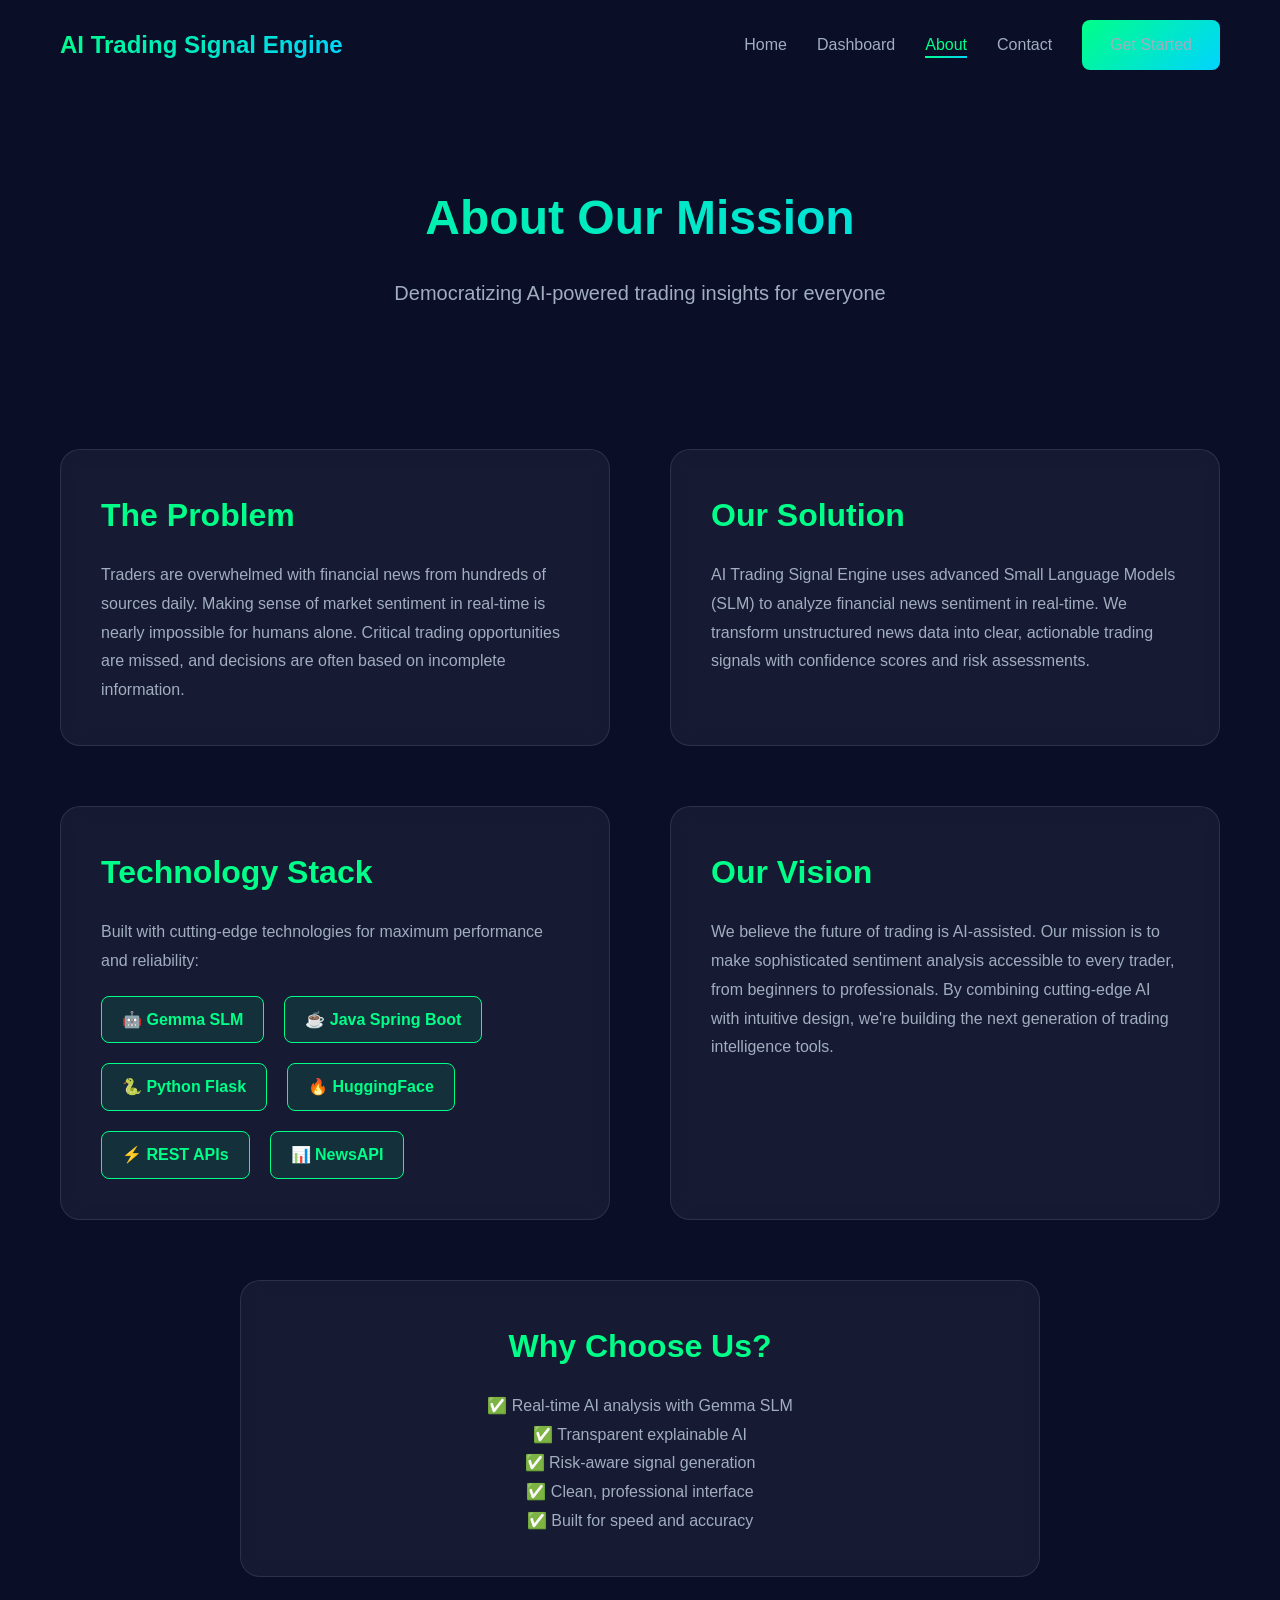
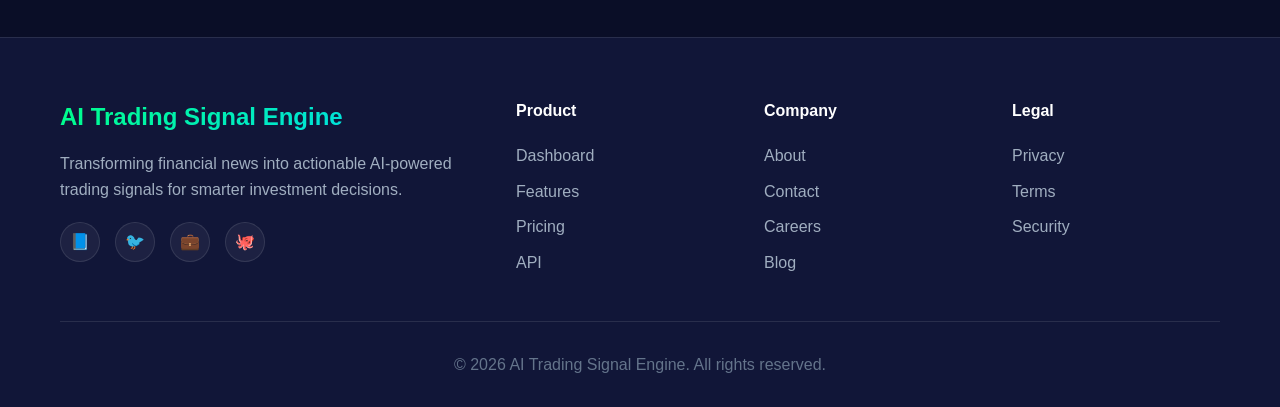
==== frontend/about.html @ 84b1e910 "feat: Complete AI Trading Signal Engine with Gemma SLM - Added multi-page SaaS website (Home, Dashbo" ====
<!DOCTYPE html>
<html lang="en">
<head>
    <meta charset="UTF-8">
    <meta name="viewport" content="width=device-width, initial-scale=1.0">
    <title>AI Trading Signal Engine - About</title>
    <link rel="stylesheet" href="style.css">
</head>
<body>
    <!-- Navbar -->
    <nav class="navbar" id="navbar">
        <div class="nav-container">
            <div class="logo">AI Trading Signal Engine</div>
            <ul class="nav-links">
                <li><a href="index.html">Home</a></li>
                <li><a href="dashboard.html">Dashboard</a></li>
                <li><a href="about.html" class="active">About</a></li>
                <li><a href="contact.html">Contact</a></li>
                <li><a href="dashboard.html" class="btn-primary">Get Started</a></li>
            </ul>
        </div>
    </nav>

    <!-- About -->
    <section class="about">
        <div class="container">
            <div class="about-hero">
                <h1>About Our Mission</h1>
                <p>Democratizing AI-powered trading insights for everyone</p>
            </div>

            <div class="about-content">
                <div class="about-grid">
                    <div class="about-card fade-in">
                        <h2>The Problem</h2>
                        <p>Traders are overwhelmed with financial news from hundreds of sources daily. Making sense of market sentiment in real-time is nearly impossible for humans alone. Critical trading opportunities are missed, and decisions are often based on incomplete information.</p>
                    </div>
                    <div class="about-card fade-in">
                        <h2>Our Solution</h2>
                        <p>AI Trading Signal Engine uses advanced Small Language Models (SLM) to analyze financial news sentiment in real-time. We transform unstructured news data into clear, actionable trading signals with confidence scores and risk assessments.</p>
                    </div>
                </div>

                <div class="about-grid">
                    <div class="about-card fade-in">
                        <h2>Technology Stack</h2>
                        <p>Built with cutting-edge technologies for maximum performance and reliability:</p>
                        <div class="tech-stack">
                            <span class="tech-badge">🤖 Gemma SLM</span>
                            <span class="tech-badge">☕ Java Spring Boot</span>
                            <span class="tech-badge">🐍 Python Flask</span>
                            <span class="tech-badge">🔥 HuggingFace</span>
                            <span class="tech-badge">⚡ REST APIs</span>
                            <span class="tech-badge">📊 NewsAPI</span>
                        </div>
                    </div>
                    <div class="about-card fade-in">
                        <h2>Our Vision</h2>
                        <p>We believe the future of trading is AI-assisted. Our mission is to make sophisticated sentiment analysis accessible to every trader, from beginners to professionals. By combining cutting-edge AI with intuitive design, we're building the next generation of trading intelligence tools.</p>
                    </div>
                </div>

                <div class="about-card fade-in" style="text-align: center; max-width: 800px; margin: 0 auto;">
                    <h2>Why Choose Us?</h2>
                    <p style="margin-top: 20px;">✅ Real-time AI analysis with Gemma SLM<br>
                    ✅ Transparent explainable AI<br>
                    ✅ Risk-aware signal generation<br>
                    ✅ Clean, professional interface<br>
                    ✅ Built for speed and accuracy</p>
                </div>
            </div>
        </div>
    </section>

    <!-- Footer -->
    <footer class="footer">
        <div class="container">
            <div class="footer-content">
                <div class="footer-brand">
                    <h3>AI Trading Signal Engine</h3>
                    <p>Transforming financial news into actionable AI-powered trading signals for smarter investment decisions.</p>
                    <div class="social-icons">
                        <a href="#" class="social-icon">📘</a>
                        <a href="#" class="social-icon">🐦</a>
                        <a href="#" class="social-icon">💼</a>
                        <a href="#" class="social-icon">🐙</a>
                    </div>
                </div>
                <div class="footer-links">
                    <h4>Product</h4>
                    <ul>
                        <li><a href="dashboard.html">Dashboard</a></li>
                        <li><a href="#">Features</a></li>
                        <li><a href="#">Pricing</a></li>
                        <li><a href="#">API</a></li>
                    </ul>
                </div>
                <div class="footer-links">
                    <h4>Company</h4>
                    <ul>
                        <li><a href="about.html">About</a></li>
                        <li><a href="contact.html">Contact</a></li>
                        <li><a href="#">Careers</a></li>
                        <li><a href="#">Blog</a></li>
                    </ul>
                </div>
                <div class="footer-links">
                    <h4>Legal</h4>
                    <ul>
                        <li><a href="#">Privacy</a></li>
                        <li><a href="#">Terms</a></li>
                        <li><a href="#">Security</a></li>
                    </ul>
                </div>
            </div>
            <div class="footer-bottom">
                <p>&copy; 2026 AI Trading Signal Engine. All rights reserved.</p>
            </div>
        </div>
    </footer>

    <script src="script.js"></script>
</body>
</html>
---- frontend/style.css ----
/* ============================================
   AI TRADING SIGNAL ENGINE - STYLES
   Modern Fintech SaaS Design
   ============================================ */

/* === CSS VARIABLES === */
:root {
    /* Colors */
    --primary-bg: #0a0e27;
    --secondary-bg: #111638;
    --card-bg: rgba(17, 22, 56, 0.7);
    --glass-bg: rgba(255, 255, 255, 0.05);
    --glass-border: rgba(255, 255, 255, 0.1);
    
    /* Accent Colors */
    --neon-green: #00ff88;
    --neon-cyan: #00d4ff;
    --neon-purple: #a855f7;
    --accent-gradient: linear-gradient(135deg, var(--neon-green), var(--neon-cyan));
    
    /* Text */
    --text-primary: #ffffff;
    --text-secondary: #a0aec0;
    --text-muted: #64748b;
    
    /* Spacing */
    --section-padding: 100px 0;
    --container-max: 1200px;
    
    /* Shadows */
    --glow-green: 0 0 20px rgba(0, 255, 136, 0.3);
    --glow-cyan: 0 0 20px rgba(0, 212, 255, 0.3);
    --card-shadow: 0 8px 32px rgba(0, 0, 0, 0.3);
    
    /* Transitions */
    --transition: all 0.3s cubic-bezier(0.4, 0, 0.2, 1);
}

/* === RESET & BASE === */
* {
    margin: 0;
    padding: 0;
    box-sizing: border-box;
}

html {
    scroll-behavior: smooth;
}

body {
    font-family: 'Inter', -apple-system, BlinkMacSystemFont, 'Segoe UI', sans-serif;
    background: var(--primary-bg);
    color: var(--text-primary);
    line-height: 1.6;
    overflow-x: hidden;
}

.container {
    max-width: var(--container-max);
    margin: 0 auto;
    padding: 0 20px;
}

/* === NAVBAR === */
.navbar {
    position: fixed;
    top: 0;
    left: 0;
    right: 0;
    z-index: 1000;
    padding: 20px 0;
    transition: var(--transition);
}

.navbar.scrolled {
    background: rgba(10, 14, 39, 0.95);
    backdrop-filter: blur(10px);
    box-shadow: 0 4px 20px rgba(0, 0, 0, 0.3);
    padding: 15px 0;
}

.nav-container {
    display: flex;
    justify-content: space-between;
    align-items: center;
    max-width: var(--container-max);
    margin: 0 auto;
    padding: 0 20px;
}

.logo {
    font-size: 1.5rem;
    font-weight: 700;
    background: var(--accent-gradient);
    -webkit-background-clip: text;
    -webkit-text-fill-color: transparent;
    background-clip: text;
}

.nav-links {
    display: flex;
    gap: 30px;
    align-items: center;
    list-style: none;
}

.nav-links a {
    color: var(--text-secondary);
    text-decoration: none;
    font-weight: 500;
    transition: var(--transition);
    position: relative;
}

.nav-links a:hover,
.nav-links a.active {
    color: var(--neon-green);
}

.nav-links a::after {
    content: '';
    position: absolute;
    bottom: -5px;
    left: 0;
    width: 0;
    height: 2px;
    background: var(--accent-gradient);
    transition: width 0.3s ease;
}

.nav-links a:hover::after,
.nav-links a.active::after {
    width: 100%;
}

.btn-primary {
    padding: 12px 28px;
    background: var(--accent-gradient);
    color: var(--primary-bg);
    border: none;
    border-radius: 8px;
    font-weight: 600;
    cursor: pointer;
    transition: var(--transition);
    text-decoration: none;
    display: inline-block;
}

.btn-primary:hover {
    transform: translateY(-2px);
    box-shadow: var(--glow-green);
}

.btn-secondary {
    padding: 12px 28px;
    background: transparent;
    color: var(--neon-green);
    border: 2px solid var(--neon-green);
    border-radius: 8px;
    font-weight: 600;
    cursor: pointer;
    transition: var(--transition);
    text-decoration: none;
    display: inline-block;
}

.btn-secondary:hover {
    background: rgba(0, 255, 136, 0.1);
    transform: translateY(-2px);
    box-shadow: var(--glow-green);
}

/* === HERO SECTION === */
.hero {
    min-height: 100vh;
    display: flex;
    align-items: center;
    padding-top: 80px;
    position: relative;
    overflow: hidden;
}

.hero::before {
    content: '';
    position: absolute;
    top: -50%;
    right: -20%;
    width: 800px;
    height: 800px;
    background: radial-gradient(circle, rgba(0, 255, 136, 0.1), transparent);
    animation: pulse 4s ease-in-out infinite;
}

@keyframes pulse {
    0%, 100% { transform: scale(1); opacity: 0.5; }
    50% { transform: scale(1.1); opacity: 0.8; }
}

.hero-content {
    display: grid;
    grid-template-columns: 1fr 1fr;
    gap: 60px;
    align-items: center;
    position: relative;
    z-index: 1;
}

.hero-text h1 {
    font-size: 4rem;
    font-weight: 800;
    line-height: 1.1;
    margin-bottom: 20px;
    background: linear-gradient(135deg, #ffffff, var(--neon-green));
    -webkit-background-clip: text;
    -webkit-text-fill-color: transparent;
    background-clip: text;
    animation: slideInLeft 0.8s ease;
}

.hero-text p {
    font-size: 1.25rem;
    color: var(--text-secondary);
    margin-bottom: 40px;
    animation: slideInLeft 0.8s ease 0.2s backwards;
}

.hero-buttons {
    display: flex;
    gap: 20px;
    animation: slideInLeft 0.8s ease 0.4s backwards;
}

.hero-graph {
    background: var(--glass-bg);
    backdrop-filter: blur(10px);
    border: 1px solid var(--glass-border);
    border-radius: 20px;
    padding: 40px;
    box-shadow: var(--card-shadow);
    animation: slideInRight 0.8s ease 0.3s backwards;
}

.chart-placeholder {
    height: 300px;
    background: linear-gradient(180deg, rgba(0, 255, 136, 0.1), transparent);
    border-radius: 12px;
    position: relative;
    overflow: hidden;
}

.chart-line {
    position: absolute;
    bottom: 0;
    left: 0;
    right: 0;
    height: 100%;
    background: linear-gradient(180deg, 
        transparent 0%, 
        rgba(0, 255, 136, 0.1) 50%,
        rgba(0, 255, 136, 0.3) 100%);
    clip-path: polygon(
        0% 80%, 
        20% 60%, 
        40% 70%, 
        60% 40%, 
        80% 50%, 
        100% 20%, 
        100% 100%, 
        0% 100%
    );
    animation: chartGrow 2s ease-out;
}

@keyframes chartGrow {
    from { clip-path: polygon(0% 100%, 20% 100%, 40% 100%, 60% 100%, 80% 100%, 100% 100%, 100% 100%, 0% 100%); }
    to { clip-path: polygon(0% 80%, 20% 60%, 40% 70%, 60% 40%, 80% 50%, 100% 20%, 100% 100%, 0% 100%); }
}

@keyframes slideInLeft {
    from { opacity: 0; transform: translateX(-50px); }
    to { opacity: 1; transform: translateX(0); }
}

@keyframes slideInRight {
    from { opacity: 0; transform: translateX(50px); }
    to { opacity: 1; transform: translateX(0); }
}

/* === FEATURES SECTION === */
.features {
    padding: var(--section-padding);
    background: var(--secondary-bg);
}

.section-title {
    text-align: center;
    font-size: 2.5rem;
    font-weight: 700;
    margin-bottom: 60px;
    background: var(--accent-gradient);
    -webkit-background-clip: text;
    -webkit-text-fill-color: transparent;
    background-clip: text;
}

.features-grid {
    display: grid;
    grid-template-columns: repeat(auto-fit, minmax(280px, 1fr));
    gap: 30px;
}

.feature-card {
    background: var(--glass-bg);
    backdrop-filter: blur(10px);
    border: 1px solid var(--glass-border);
    border-radius: 16px;
    padding: 30px;
    transition: var(--transition);
    position: relative;
    overflow: hidden;
}

.feature-card::before {
    content: '';
    position: absolute;
    top: 0;
    left: -100%;
    width: 100%;
    height: 100%;
    background: linear-gradient(90deg, transparent, rgba(0, 255, 136, 0.1), transparent);
    transition: left 0.5s ease;
}

.feature-card:hover::before {
    left: 100%;
}

.feature-card:hover {
    transform: translateY(-10px);
    border-color: var(--neon-green);
    box-shadow: var(--glow-green);
}

.feature-icon {
    width: 60px;
    height: 60px;
    background: var(--accent-gradient);
    border-radius: 12px;
    display: flex;
    align-items: center;
    justify-content: center;
    font-size: 2rem;
    margin-bottom: 20px;
}

.feature-card h3 {
    font-size: 1.5rem;
    margin-bottom: 10px;
    color: var(--text-primary);
}

.feature-card p {
    color: var(--text-secondary);
}

/* === HOW IT WORKS === */
.how-it-works {
    padding: var(--section-padding);
}

.steps {
    display: grid;
    grid-template-columns: repeat(auto-fit, minmax(250px, 1fr));
    gap: 40px;
    position: relative;
}

.step {
    text-align: center;
    padding: 30px;
    position: relative;
}

.step-number {
    width: 80px;
    height: 80px;
    background: var(--accent-gradient);
    border-radius: 50%;
    display: flex;
    align-items: center;
    justify-content: center;
    font-size: 2rem;
    font-weight: 700;
    margin: 0 auto 20px;
    color: var(--primary-bg);
    box-shadow: var(--glow-green);
}

.step h3 {
    font-size: 1.5rem;
    margin-bottom: 10px;
    color: var(--text-primary);
}

.step p {
    color: var(--text-secondary);
}

/* === CTA SECTION === */
.cta {
    padding: var(--section-padding);
    background: linear-gradient(135deg, rgba(0, 255, 136, 0.1), rgba(0, 212, 255, 0.1));
    text-align: center;
}

.cta h2 {
    font-size: 3rem;
    margin-bottom: 20px;
    background: var(--accent-gradient);
    -webkit-background-clip: text;
    -webkit-text-fill-color: transparent;
    background-clip: text;
}

.cta p {
    font-size: 1.25rem;
    color: var(--text-secondary);
    margin-bottom: 40px;
}

/* === DASHBOARD === */
.dashboard {
    padding-top: 100px;
    min-height: 100vh;
}

.dashboard-header {
    margin-bottom: 40px;
}

.dashboard-header h1 {
    font-size: 2.5rem;
    margin-bottom: 10px;
    background: var(--accent-gradient);
    -webkit-background-clip: text;
    -webkit-text-fill-color: transparent;
    background-clip: text;
}

.signal-card {
    background: var(--glass-bg);
    backdrop-filter: blur(10px);
    border: 1px solid var(--glass-border);
    border-radius: 20px;
    padding: 40px;
    margin-bottom: 30px;
    box-shadow: var(--card-shadow);
    transition: var(--transition);
}

.signal-card:hover {
    border-color: var(--neon-green);
    box-shadow: var(--glow-green);
}

.signal-header {
    display: flex;
    justify-content: space-between;
    align-items: center;
    margin-bottom: 30px;
}

.signal-badge {
    padding: 12px 30px;
    border-radius: 12px;
    font-weight: 700;
    font-size: 1.5rem;
}

.signal-badge.buy {
    background: rgba(0, 255, 136, 0.2);
    color: var(--neon-green);
    border: 2px solid var(--neon-green);
}

.signal-badge.sell {
    background: rgba(255, 71, 87, 0.2);
    color: #ff4757;
    border: 2px solid #ff4757;
}

.signal-badge.hold {
    background: rgba(255, 193, 7, 0.2);
    color: #ffc107;
    border: 2px solid #ffc107;
}

.signal-metrics {
    display: grid;
    grid-template-columns: repeat(auto-fit, minmax(200px, 1fr));
    gap: 20px;
    margin-bottom: 30px;
}

.metric {
    background: rgba(0, 0, 0, 0.3);
    padding: 20px;
    border-radius: 12px;
    border-left: 3px solid var(--neon-green);
}

.metric-label {
    font-size: 0.875rem;
    color: var(--text-muted);
    margin-bottom: 5px;
}

.metric-value {
    font-size: 1.5rem;
    font-weight: 700;
    color: var(--text-primary);
}

.explanation-box {
    background: rgba(0, 0, 0, 0.3);
    padding: 25px;
    border-radius: 12px;
    border-left: 4px solid var(--neon-cyan);
    margin-bottom: 30px;
}

.explanation-box h3 {
    margin-bottom: 10px;
    color: var(--neon-cyan);
}

.btn-refresh {
    padding: 15px 40px;
    background: var(--accent-gradient);
    color: var(--primary-bg);
    border: none;
    border-radius: 10px;
    font-weight: 700;
    font-size: 1rem;
    cursor: pointer;
    transition: var(--transition);
    display: inline-flex;
    align-items: center;
    gap: 10px;
}

.btn-refresh:hover {
    transform: translateY(-2px);
    box-shadow: var(--glow-green);
}

.btn-refresh.loading {
    opacity: 0.7;
    pointer-events: none;
}

.spinner {
    width: 20px;
    height: 20px;
    border: 3px solid rgba(255, 255, 255, 0.3);
    border-top-color: white;
    border-radius: 50%;
    animation: spin 0.6s linear infinite;
}

@keyframes spin {
    to { transform: rotate(360deg); }
}

/* === ABOUT PAGE === */
.about {
    padding-top: 100px;
    min-height: 100vh;
}

.about-hero {
    text-align: center;
    padding: 80px 0;
}

.about-hero h1 {
    font-size: 3rem;
    margin-bottom: 20px;
    background: var(--accent-gradient);
    -webkit-background-clip: text;
    -webkit-text-fill-color: transparent;
    background-clip: text;
}

.about-hero p {
    font-size: 1.25rem;
    color: var(--text-secondary);
    max-width: 700px;
    margin: 0 auto;
}

.about-content {
    padding: 60px 0;
}

.about-grid {
    display: grid;
    grid-template-columns: 1fr 1fr;
    gap: 60px;
    margin-bottom: 60px;
}

.about-card {
    background: var(--glass-bg);
    backdrop-filter: blur(10px);
    border: 1px solid var(--glass-border);
    border-radius: 20px;
    padding: 40px;
}

.about-card h2 {
    font-size: 2rem;
    margin-bottom: 20px;
    color: var(--neon-green);
}

.about-card p {
    color: var(--text-secondary);
    line-height: 1.8;
}

.tech-stack {
    display: flex;
    gap: 20px;
    flex-wrap: wrap;
    margin-top: 20px;
}

.tech-badge {
    padding: 10px 20px;
    background: rgba(0, 255, 136, 0.1);
    border: 1px solid var(--neon-green);
    border-radius: 8px;
    color: var(--neon-green);
    font-weight: 600;
}

/* === CONTACT PAGE === */
.contact {
    padding-top: 100px;
    min-height: 100vh;
}

.contact-hero {
    text-align: center;
    padding: 80px 0;
}

.contact-hero h1 {
    font-size: 3rem;
    margin-bottom: 20px;
    background: var(--accent-gradient);
    -webkit-background-clip: text;
    -webkit-text-fill-color: transparent;
    background-clip: text;
}

.contact-hero p {
    font-size: 1.25rem;
    color: var(--text-secondary);
    max-width: 600px;
    margin: 0 auto;
}

.contact-content {
    padding: 60px 0;
}

.contact-grid {
    display: grid;
    grid-template-columns: repeat(auto-fit, minmax(250px, 1fr));
    gap: 30px;
    margin-bottom: 60px;
}

.contact-card {
    background: var(--glass-bg);
    backdrop-filter: blur(10px);
    border: 1px solid var(--glass-border);
    border-radius: 16px;
    padding: 30px;
    text-align: center;
    transition: var(--transition);
}

.contact-card:hover {
    transform: translateY(-5px);
    border-color: var(--neon-cyan);
    box-shadow: var(--glow-cyan);
}

.contact-icon {
    width: 60px;
    height: 60px;
    background: var(--accent-gradient);
    border-radius: 50%;
    display: flex;
    align-items: center;
    justify-content: center;
    font-size: 1.5rem;
    margin: 0 auto 20px;
}

.contact-card h3 {
    margin-bottom: 10px;
    color: var(--text-primary);
}

.contact-card p {
    color: var(--text-secondary);
    margin-bottom: 20px;
}

.demo-notice {
    background: var(--glass-bg);
    backdrop-filter: blur(10px);
    border: 1px solid var(--glass-border);
    border-radius: 16px;
    padding: 40px;
    text-align: center;
    max-width: 600px;
    margin: 0 auto;
}

.demo-notice p {
    color: var(--text-secondary);
    font-size: 1.1rem;
    font-style: italic;
}

/* === FOOTER === */
.footer {
    background: var(--secondary-bg);
    padding: 60px 0 30px;
    border-top: 1px solid var(--glass-border);
}

.footer-content {
    display: grid;
    grid-template-columns: 2fr 1fr 1fr 1fr;
    gap: 40px;
    margin-bottom: 40px;
}

.footer-brand h3 {
    font-size: 1.5rem;
    margin-bottom: 15px;
    background: var(--accent-gradient);
    -webkit-background-clip: text;
    -webkit-text-fill-color: transparent;
    background-clip: text;
}

.footer-brand p {
    color: var(--text-secondary);
    margin-bottom: 20px;
}

.footer-links h4 {
    color: var(--text-primary);
    margin-bottom: 15px;
}

.footer-links ul {
    list-style: none;
}

.footer-links a {
    color: var(--text-secondary);
    text-decoration: none;
    display: block;
    padding: 5px 0;
    transition: var(--transition);
}

.footer-links a:hover {
    color: var(--neon-green);
    padding-left: 5px;
}

.social-icons {
    display: flex;
    gap: 15px;
    margin-top: 20px;
}

.social-icon {
    width: 40px;
    height: 40px;
    background: var(--glass-bg);
    border: 1px solid var(--glass-border);
    border-radius: 50%;
    display: flex;
    align-items: center;
    justify-content: center;
    color: var(--text-secondary);
    text-decoration: none;
    transition: var(--transition);
}

.social-icon:hover {
    background: var(--neon-green);
    color: var(--primary-bg);
    transform: translateY(-3px);
}

.footer-bottom {
    text-align: center;
    padding-top: 30px;
    border-top: 1px solid var(--glass-border);
    color: var(--text-muted);
}

/* === RESPONSIVE === */
@media (max-width: 768px) {
    .hero-content,
    .about-grid {
        grid-template-columns: 1fr;
    }
    
    .hero-text h1 {
        font-size: 2.5rem;
    }
    
    .footer-content {
        grid-template-columns: 1fr;
    }
    
    .nav-links {
        display: none;
    }
    
    .section-title {
        font-size: 2rem;
    }
}

/* === ANIMATIONS === */
.fade-in {
    opacity: 0;
    transform: translateY(30px);
    transition: opacity 0.6s ease, transform 0.6s ease;
}

.fade-in.visible {
    opacity: 1;
    transform: translateY(0);
}
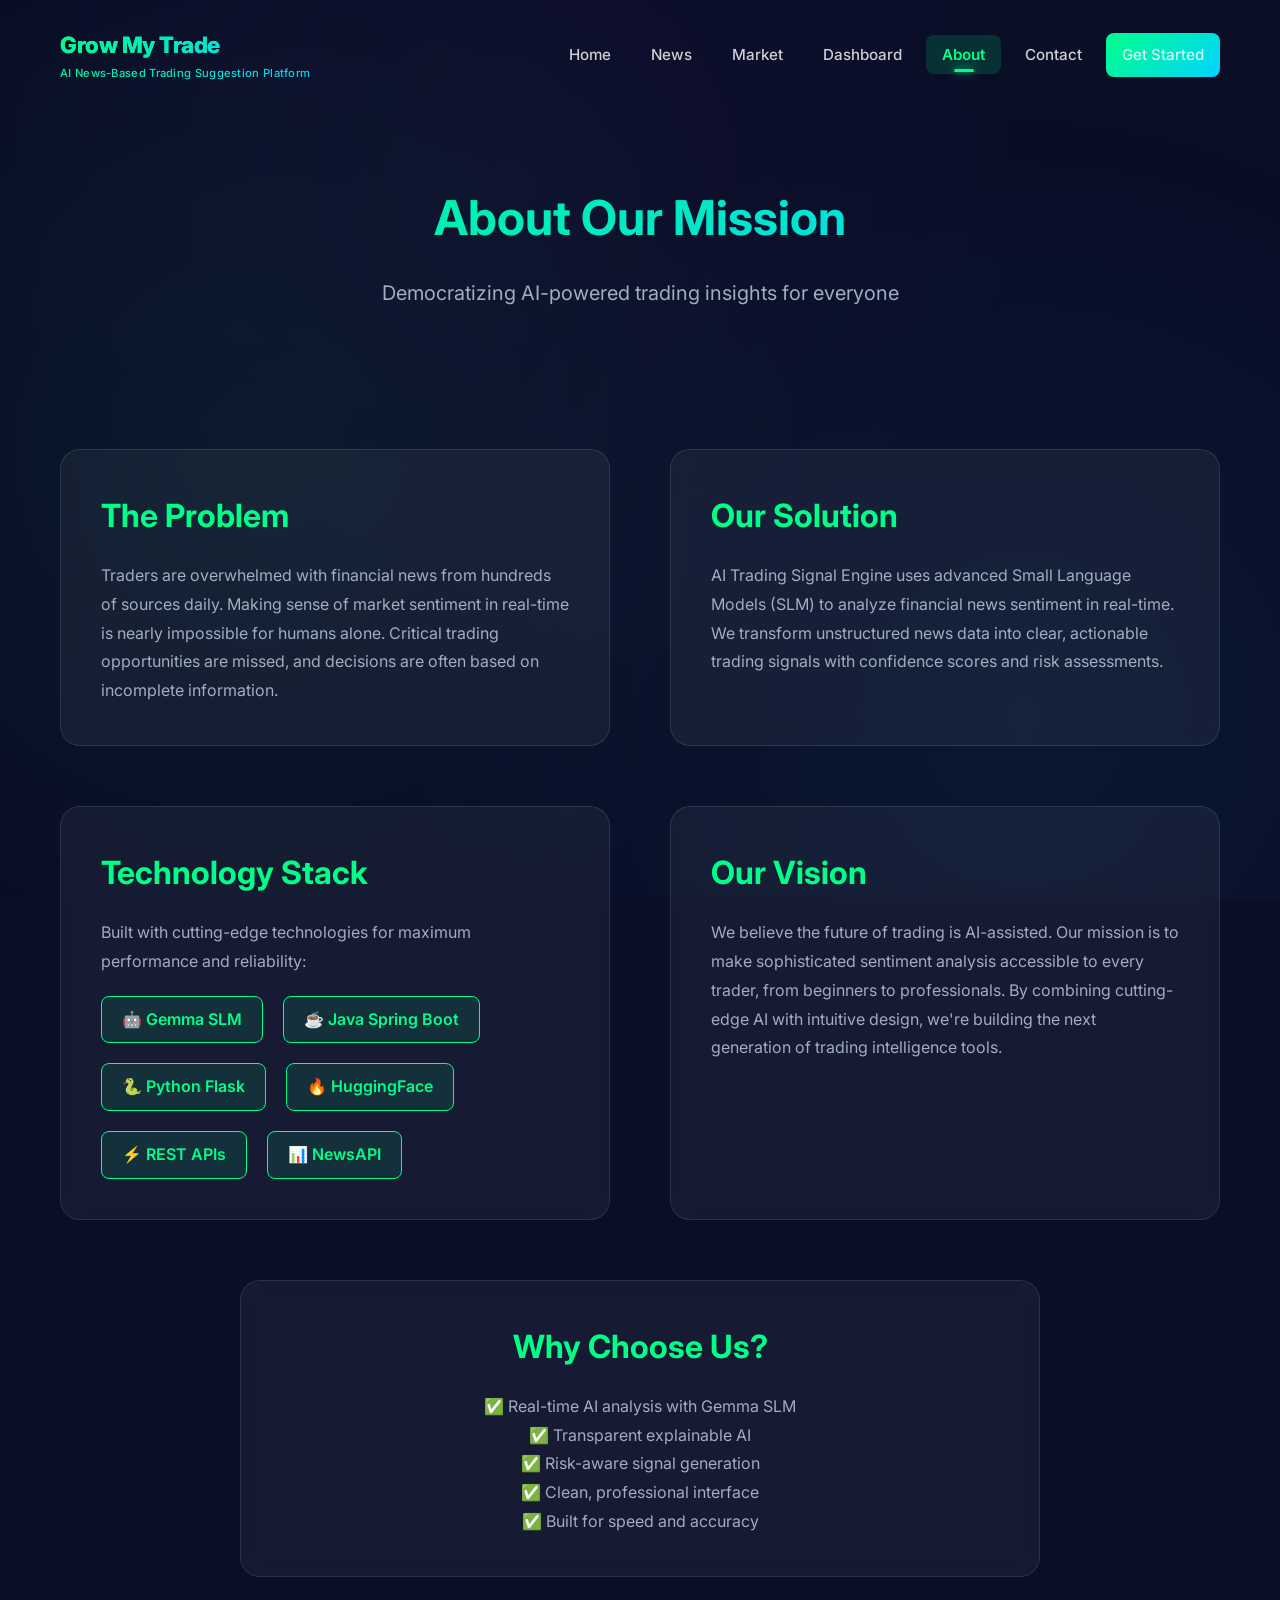
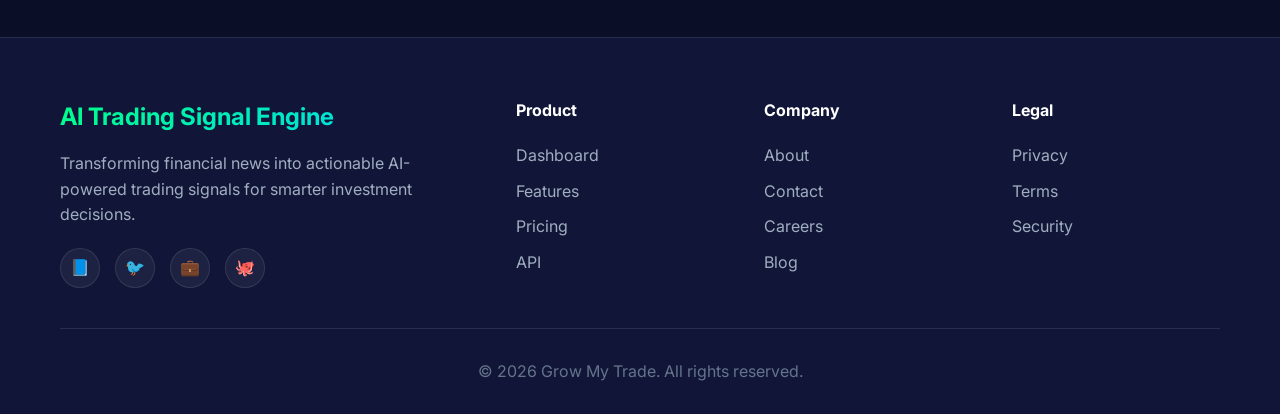
==== commit 938beeca: "feat: Premium UI upgrade with Grow My Trade branding and market page - Rebranded to 'Grow My Trade |" ====
--- a/frontend/about.html
+++ b/frontend/about.html
@@ -3,16 +3,22 @@
 <head>
     <meta charset="UTF-8">
     <meta name="viewport" content="width=device-width, initial-scale=1.0">
-    <title>AI Trading Signal Engine - About</title>
+    <title>Grow My Trade | AI News-Based Trading Suggestion Platform</title>
     <link rel="stylesheet" href="style.css">
+    <link rel="stylesheet" href="premium-ui.css">
 </head>
 <body>
     <!-- Navbar -->
     <nav class="navbar" id="navbar">
         <div class="nav-container">
-            <div class="logo">AI Trading Signal Engine</div>
+            <div class="logo">
+                <div class="logo-main">Grow My Trade</div>
+                <div class="logo-subtitle">AI News-Based Trading Suggestion Platform</div>
+            </div>
             <ul class="nav-links">
                 <li><a href="index.html">Home</a></li>
+                <li><a href="news.html">News</a></li>
+                <li><a href="market.html">Market</a></li>
                 <li><a href="dashboard.html">Dashboard</a></li>
                 <li><a href="about.html" class="active">About</a></li>
                 <li><a href="contact.html">Contact</a></li>
@@ -114,7 +120,7 @@
                 </div>
             </div>
             <div class="footer-bottom">
-                <p>&copy; 2026 AI Trading Signal Engine. All rights reserved.</p>
+                <p>&copy; 2026 Grow My Trade. All rights reserved.</p>
             </div>
         </div>
     </footer>
--- a/frontend/style.css
+++ b/frontend/style.css
@@ -572,6 +572,184 @@
     to { transform: rotate(360deg); }
 }
 
+.spinner-small {
+    width: 16px;
+    height: 16px;
+    border: 2px solid rgba(255, 255, 255, 0.3);
+    border-top-color: white;
+    border-radius: 50%;
+    animation: spin 0.6s linear infinite;
+    display: inline-block;
+}
+
+/* === NEWS PAGE === */
+.news-header {
+    padding: 120px 20px 60px;
+    text-align: center;
+    background: linear-gradient(180deg, rgba(0, 255, 136, 0.05) 0%, transparent 100%);
+}
+
+.news-header h1 {
+    font-size: 3rem;
+    margin-bottom: 15px;
+    background: var(--accent-gradient);
+    -webkit-background-clip: text;
+    -webkit-text-fill-color: transparent;
+    background-clip: text;
+}
+
+.news-header p {
+    font-size: 1.125rem;
+    color: var(--text-secondary);
+    margin-bottom: 30px;
+}
+
+.news-section {
+    padding: 40px 20px 80px;
+}
+
+.news-grid {
+    display: grid;
+    grid-template-columns: repeat(auto-fill, minmax(350px, 1fr));
+    gap: 25px;
+    max-width: 1400px;
+    margin: 0 auto;
+}
+
+.news-card {
+    background: var(--glass-bg);
+    backdrop-filter: blur(10px);
+    border: 1px solid var(--glass-border);
+    border-radius: 16px;
+    padding: 25px;
+    transition: var(--transition);
+    animation: fadeIn 0.5s ease;
+}
+
+.news-card:hover {
+    transform: translateY(-8px);
+    border-color: var(--neon-green);
+    box-shadow: 0 10px 40px rgba(0, 255, 136, 0.2);
+}
+
+.news-card-header {
+    display: flex;
+    justify-content: space-between;
+    align-items: center;
+    margin-bottom: 15px;
+    font-size: 0.875rem;
+}
+
+.news-source {
+    color: var(--neon-cyan);
+    font-weight: 600;
+}
+
+.news-time {
+    color: var(--text-muted);
+}
+
+.news-title {
+    font-size: 1.25rem;
+    color: var(--text-primary);
+    margin-bottom: 12px;
+    line-height: 1.5;
+}
+
+.news-description {
+    color: var(--text-secondary);
+    font-size: 0.9375rem;
+    line-height: 1.6;
+    margin-bottom: 20px;
+}
+
+.news-card-footer {
+    display: flex;
+    justify-content: flex-end;
+}
+
+.btn-analyze {
+    background: var(--accent-gradient);
+    color: var(--primary-bg);
+    padding: 12px 24px;
+    border: none;
+    border-radius: 8px;
+    font-weight: 600;
+    font-size: 0.9375rem;
+    cursor: pointer;
+    transition: var(--transition);
+    display: flex;
+    align-items: center;
+    gap: 8px;
+}
+
+.btn-analyze:hover {
+    transform: scale(1.05);
+    box-shadow: var(--glow-green);
+}
+
+.btn-analyze:disabled {
+    opacity: 0.6;
+    cursor: not-allowed;
+    transform: scale(1);
+}
+
+.loading-text,
+.error-text {
+    text-align: center;
+    padding: 60px 20px;
+    color: var(--text-secondary);
+    font-size: 1.125rem;
+    grid-column: 1 / -1;
+}
+
+.error-text {
+    color: #ff4757;
+}
+
+/* Selected News Banner */
+.selected-news-banner {
+    background: linear-gradient(135deg, rgba(0, 255, 136, 0.1), rgba(0, 212, 255, 0.1));
+    border: 2px solid var(--neon-green);
+    border-radius: 12px;
+    padding: 20px;
+    animation: slideDown 0.5s ease;
+}
+
+@keyframes slideDown {
+    from {
+        opacity: 0;
+        transform: translateY(-20px);
+    }
+    to {
+        opacity: 1;
+        transform: translateY(0);
+    }
+}
+
+.news-banner-content {
+    display: flex;
+    align-items: center;
+    gap: 15px;
+}
+
+.news-banner-icon {
+    font-size: 2rem;
+}
+
+.news-banner-label {
+    color: var(--neon-green);
+    font-size: 0.875rem;
+    font-weight: 600;
+    margin-bottom: 5px;
+}
+
+.news-banner-title {
+    color: var(--text-primary);
+    font-size: 1.125rem;
+    line-height: 1.5;
+}
+
 /* === ABOUT PAGE === */
 .about {
     padding-top: 100px;
--- a/frontend/premium-ui.css
+++ b/frontend/premium-ui.css
@@ -0,0 +1,1467 @@
+/* ============================================
+   PREMIUM FINTECH UI ENHANCEMENTS
+   ============================================ */
+
+/* Modern Font Import */
+@import url('https://fonts.googleapis.com/css2?family=Inter:wght@300;400;500;600;700;800&display=swap');
+
+/* Apply Modern Font */
+body {
+    font-family: 'Inter', -apple-system, BlinkMacSystemFont, 'Segoe UI', sans-serif;
+}
+
+/* Logo Styling */
+.logo {
+    display: flex;
+    flex-direction: column;
+    gap: 2px;
+}
+
+.logo-main {
+    font-size: 1.4rem;
+    font-weight: 800;
+    background: linear-gradient(135deg, #00ff88, #00d4ff);
+    -webkit-background-clip: text;
+    -webkit-text-fill-color: transparent;
+    background-clip: text;
+    letter-spacing: -0.5px;
+}
+
+.logo-subtitle {
+    font-size: 0.7rem;
+    color: rgba(255, 255, 255, 0.6);
+    font-weight: 500;
+    letter-spacing: 0.3px;
+}
+
+/* Highlight Classes */
+.highlight-ai {
+    color: #00ff88;
+    text-shadow: 0 0 20px rgba(0, 255, 136, 0.5);
+}
+
+.highlight-trading {
+    color: #00d4ff;
+    text-shadow: 0 0 20px rgba(0, 212, 255, 0.5);
+}
+
+/* Hero Subtitle */
+.hero-subtitle {
+    font-size: 1.1rem;
+    color: #00ff88;
+    font-weight: 600;
+    margin-bottom: 15px;
+    letter-spacing: 0.5px;
+    text-shadow: 0 0 15px rgba(0, 255, 136, 0.3);
+}
+
+/* Footer Tagline */
+.footer-tagline {
+    font-size: 0.85rem;
+    color: #00ff88;
+    font-weight: 600;
+    margin-bottom: 10px;
+    letter-spacing: 0.3px;
+}
+
+/* Footer Logo */
+.footer-logo-main {
+    font-size: 1.5rem;
+    font-weight: 800;
+    background: linear-gradient(135deg, #00ff88, #00d4ff);
+    -webkit-background-clip: text;
+    -webkit-text-fill-color: transparent;
+    background-clip: text;
+    margin-bottom: 5px;
+}
+
+.footer-logo-subtitle {
+    font-size: 0.8rem;
+    color: #00ff88;
+    font-weight: 600;
+    margin-bottom: 12px;
+    letter-spacing: 0.3px;
+}
+
+/* Powered By Label */
+.powered-by-label {
+    font-size: 0.9rem;
+    color: rgba(255, 255, 255, 0.7);
+    font-weight: 500;
+    letter-spacing: 0.3px;
+}
+
+/* ============================================
+   PREMIUM BUTTON STYLES
+   ============================================ */
+
+.btn-analyze {
+    background: linear-gradient(135deg, #00ff88, #00d4ff);
+    color: #0a0e27;
+    padding: 14px 28px;
+    border: none;
+    border-radius: 12px;
+    font-weight: 700;
+    font-size: 1rem;
+    cursor: pointer;
+    transition: all 0.3s cubic-bezier(0.4, 0, 0.2, 1);
+    display: inline-flex;
+    align-items: center;
+    gap: 10px;
+    position: relative;
+    overflow: hidden;
+    box-shadow: 0 4px 15px rgba(0, 255, 136, 0.3);
+}
+
+.btn-analyze::before {
+    content: '';
+    position: absolute;
+    top: 50%;
+    left: 50%;
+    width: 0;
+    height: 0;
+    border-radius: 50%;
+    background: rgba(255, 255, 255, 0.3);
+    transform: translate(-50%, -50%);
+    transition: width 0.6s, height 0.6s;
+}
+
+.btn-analyze:hover::before {
+    width: 300px;
+    height: 300px;
+}
+
+.btn-analyze:hover {
+    transform: scale(1.05) translateY(-2px);
+    box-shadow: 0 8px 30px rgba(0, 255, 136, 0.5);
+}
+
+.btn-analyze:active {
+    transform: scale(0.98);
+}
+
+.btn-analyze:disabled {
+    opacity: 0.7;
+    cursor: not-allowed;
+    transform: none;
+}
+
+/* Spinner for loading */
+.btn-analyze .spinner-small {
+    width: 18px;
+    height: 18px;
+    border: 3px solid rgba(10, 14, 39, 0.3);
+    border-top-color: #0a0e27;
+    border-radius: 50%;
+    animation: spin 0.8s linear infinite;
+}
+
+/* ============================================
+   NEWS CARD PREMIUM HOVER
+   ============================================ */
+
+.news-card {
+    background: rgba(255, 255, 255, 0.03);
+    border: 1px solid rgba(255, 255, 255, 0.1);
+    border-radius: 20px;
+    padding: 28px;
+    transition: all 0.3s cubic-bezier(0.4, 0, 0.2, 1);
+    backdrop-filter: blur(10px);
+    position: relative;
+    overflow: hidden;
+}
+
+.news-card::before {
+    content: '';
+    position: absolute;
+    top: 0;
+    left: -100%;
+    width: 100%;
+    height: 100%;
+    background: linear-gradient(90deg, transparent, rgba(0, 255, 136, 0.1), transparent);
+    transition: left 0.5s;
+}
+
+.news-card:hover::before {
+    left: 100%;
+}
+
+.news-card:hover {
+    transform: scale(1.03) translateY(-5px);
+    border-color: #00ff88;
+    box-shadow: 0 0 30px rgba(0, 255, 136, 0.3), 0 10px 40px rgba(0, 0, 0, 0.4);
+}
+
+/* ============================================
+   DASHBOARD CARD ANIMATIONS
+   ============================================ */
+
+.signal-card {
+    animation: slideUpFade 0.6s cubic-bezier(0.4, 0, 0.2, 1);
+}
+
+@keyframes slideUpFade {
+    from {
+        opacity: 0;
+        transform: translateY(30px);
+    }
+    to {
+        opacity: 1;
+        transform: translateY(0);
+    }
+}
+
+/* Signal Badge Pop-in Animation */
+.signal-badge {
+    animation: popIn 0.5s cubic-bezier(0.68, -0.55, 0.265, 1.55);
+}
+
+@keyframes popIn {
+    0% {
+        opacity: 0;
+        transform: scale(0.3);
+    }
+    50% {
+        transform: scale(1.1);
+    }
+    100% {
+        opacity: 1;
+        transform: scale(1);
+    }
+}
+
+/* ============================================
+   SIGNAL GLOW EFFECTS
+   ============================================ */
+
+.signal-badge.buy {
+    background: linear-gradient(135deg, #00ff88, #00cc6a);
+    color: #0a0e27;
+    animation: pulseGreen 2s ease-in-out infinite;
+}
+
+@keyframes pulseGreen {
+    0%, 100% {
+        box-shadow: 0 0 20px rgba(0, 255, 136, 0.4);
+    }
+    50% {
+        box-shadow: 0 0 40px rgba(0, 255, 136, 0.8), 0 0 60px rgba(0, 255, 136, 0.4);
+    }
+}
+
+.signal-badge.sell {
+    background: linear-gradient(135deg, #ff4757, #ff3838);
+    color: white;
+    animation: pulseRed 2s ease-in-out infinite;
+}
+
+@keyframes pulseRed {
+    0%, 100% {
+        box-shadow: 0 0 20px rgba(255, 71, 87, 0.4);
+    }
+    50% {
+        box-shadow: 0 0 40px rgba(255, 71, 87, 0.8), 0 0 60px rgba(255, 71, 87, 0.4);
+    }
+}
+
+.signal-badge.hold {
+    background: linear-gradient(135deg, #ffc107, #ff9800);
+    color: #0a0e27;
+    animation: pulseYellow 2s ease-in-out infinite;
+}
+
+@keyframes pulseYellow {
+    0%, 100% {
+        box-shadow: 0 0 20px rgba(255, 193, 7, 0.4);
+    }
+    50% {
+        box-shadow: 0 0 40px rgba(255, 193, 7, 0.8), 0 0 60px rgba(255, 193, 7, 0.4);
+    }
+}
+
+/* ============================================
+   AI ANALYSIS BOX - TYPING EFFECT
+   ============================================ */
+
+.explanation-box {
+    background: rgba(0, 255, 136, 0.05);
+    border: 1px solid rgba(0, 255, 136, 0.2);
+    border-radius: 12px;
+    padding: 20px;
+    margin: 20px 0;
+    position: relative;
+    overflow: hidden;
+}
+
+.explanation-box::before {
+    content: '';
+    position: absolute;
+    top: 0;
+    left: 0;
+    right: 0;
+    height: 2px;
+    background: linear-gradient(90deg, #00ff88, #00d4ff, #00ff88);
+    background-size: 200% 100%;
+    animation: shimmer 3s linear infinite;
+}
+
+@keyframes shimmer {
+    0% {
+        background-position: -200% 0;
+    }
+    100% {
+        background-position: 200% 0;
+    }
+}
+
+.explanation-box p {
+    color: #e0e0e0;
+    line-height: 1.8;
+    font-size: 0.95rem;
+}
+
+/* Typing cursor effect */
+.typing-cursor {
+    display: inline-block;
+    width: 2px;
+    height: 1em;
+    background: #00ff88;
+    margin-left: 2px;
+    animation: blink 1s infinite;
+}
+
+@keyframes blink {
+    0%, 50% {
+        opacity: 1;
+    }
+    51%, 100% {
+        opacity: 0;
+    }
+}
+
+/* ============================================
+   NAVBAR BLUR & ACTIVE STATE
+   ============================================ */
+
+.navbar {
+    transition: all 0.3s ease;
+}
+
+.navbar.scrolled {
+    background: rgba(10, 14, 39, 0.95) !important;
+    backdrop-filter: blur(20px);
+    box-shadow: 0 4px 30px rgba(0, 0, 0, 0.3);
+}
+
+.nav-links li a {
+    position: relative;
+    transition: all 0.3s ease;
+}
+
+.nav-links li a::after {
+    content: '';
+    position: absolute;
+    bottom: -5px;
+    left: 0;
+    width: 0;
+    height: 2px;
+    background: linear-gradient(90deg, #00ff88, #00d4ff);
+    transition: width 0.3s ease;
+}
+
+.nav-links li a:hover::after,
+.nav-links li a.active::after {
+    width: 100%;
+}
+
+.nav-links li a.active {
+    color: #00ff88;
+}
+
+/* ============================================
+   METRIC CARDS ANIMATION
+   ============================================ */
+
+.metric {
+    animation: fadeInScale 0.5s ease;
+    animation-fill-mode: both;
+}
+
+.metric:nth-child(1) { animation-delay: 0.1s; }
+.metric:nth-child(2) { animation-delay: 0.2s; }
+.metric:nth-child(3) { animation-delay: 0.3s; }
+.metric:nth-child(4) { animation-delay: 0.4s; }
+
+@keyframes fadeInScale {
+    from {
+        opacity: 0;
+        transform: scale(0.8);
+    }
+    to {
+        opacity: 1;
+        transform: scale(1);
+    }
+}
+
+/* ============================================
+   LOADING SKELETON
+   ============================================ */
+
+.skeleton {
+    background: linear-gradient(90deg, 
+        rgba(255, 255, 255, 0.05) 25%, 
+        rgba(255, 255, 255, 0.1) 50%, 
+        rgba(255, 255, 255, 0.05) 75%);
+    background-size: 200% 100%;
+    animation: skeleton-loading 1.5s infinite;
+    border-radius: 8px;
+}
+
+@keyframes skeleton-loading {
+    0% {
+        background-position: 200% 0;
+    }
+    100% {
+        background-position: -200% 0;
+    }
+}
+
+/* ============================================
+   BACKGROUND GRADIENT EFFECT
+   ============================================ */
+
+body::before {
+    content: '';
+    position: fixed;
+    top: 0;
+    left: 0;
+    width: 100%;
+    height: 100%;
+    background: 
+        radial-gradient(circle at 20% 50%, rgba(0, 255, 136, 0.05) 0%, transparent 50%),
+        radial-gradient(circle at 80% 80%, rgba(0, 212, 255, 0.05) 0%, transparent 50%),
+        radial-gradient(circle at 40% 20%, rgba(168, 85, 247, 0.03) 0%, transparent 50%);
+    pointer-events: none;
+    z-index: -1;
+}
+
+/* ============================================
+   RESPONSIVE DESIGN
+   ============================================ */
+
+@media (max-width: 768px) {
+    .news-grid {
+        grid-template-columns: 1fr;
+        gap: 20px;
+    }
+    
+    .news-card {
+        padding: 20px;
+    }
+    
+    .btn-analyze {
+        padding: 12px 20px;
+        font-size: 0.9rem;
+    }
+    
+    .signal-metrics {
+        grid-template-columns: 1fr 1fr;
+        gap: 15px;
+    }
+    
+    .page-header h1 {
+        font-size: 2rem;
+    }
+    
+    .nav-links {
+        gap: 15px;
+    }
+    
+    .nav-links li a {
+        font-size: 0.85rem;
+        padding: 6px 10px;
+    }
+}
+
+@media (max-width: 480px) {
+    .signal-metrics {
+        grid-template-columns: 1fr;
+    }
+    
+    .hero-buttons {
+        flex-direction: column;
+    }
+    
+    .btn-analyze {
+        width: 100%;
+        justify-content: center;
+    }
+}
+
+/* ============================================
+   SMOOTH SCROLL
+   ============================================ */
+
+html {
+    scroll-behavior: smooth;
+}
+
+/* ============================================
+   CUSTOM SCROLLBAR
+   ============================================ */
+
+::-webkit-scrollbar {
+    width: 10px;
+}
+
+::-webkit-scrollbar-track {
+    background: #0a0e27;
+}
+
+::-webkit-scrollbar-thumb {
+    background: linear-gradient(180deg, #00ff88, #00d4ff);
+    border-radius: 5px;
+}
+
+::-webkit-scrollbar-thumb:hover {
+    background: linear-gradient(180deg, #00cc6a, #00b8e6);
+}
+
+/* ============================================
+   ANIMATED TRADING CHART
+   ============================================ */
+
+.chart-container {
+    position: relative;
+    width: 100%;
+    height: 400px;
+    background: rgba(0, 255, 136, 0.02);
+    border: 1px solid rgba(0, 255, 136, 0.2);
+    border-radius: 20px;
+    padding: 20px;
+    overflow: hidden;
+    animation: float 6s ease-in-out infinite;
+    box-shadow: 0 0 40px rgba(0, 255, 136, 0.1), inset 0 0 40px rgba(0, 255, 136, 0.05);
+}
+
+@keyframes float {
+    0%, 100% {
+        transform: translateY(0px);
+    }
+    50% {
+        transform: translateY(-10px);
+    }
+}
+
+.trading-chart {
+    width: 100%;
+    height: 100%;
+    overflow: visible;
+}
+
+/* Chart line - No draw animation, always visible */
+.chart-line-path {
+    transition: d 1s ease-in-out;
+}
+
+/* Area fill - Always visible */
+.chart-area {
+    transition: d 1s ease-in-out;
+}
+
+/* Grid lines - Always visible, no animation */
+.grid-lines line {
+    opacity: 1;
+}
+
+/* Moving dot - Always visible with continuous pulse */
+.chart-dot {
+    opacity: 1;
+    animation: moveDot 4s ease-in-out infinite;
+}
+
+@keyframes moveDot {
+    0%, 100% {
+        transform: translate(0, 0);
+    }
+    25% {
+        transform: translate(5px, -5px);
+    }
+    50% {
+        transform: translate(-3px, -8px);
+    }
+    75% {
+        transform: translate(4px, -4px);
+    }
+}
+
+/* Pulse ring animation - Continuous */
+.chart-dot-pulse {
+    opacity: 1;
+    animation: pulseRing 2s ease-out infinite;
+}
+
+@keyframes pulseRing {
+    0% {
+        transform: scale(1);
+        opacity: 0.8;
+    }
+    100% {
+        transform: scale(3);
+        opacity: 0;
+    }
+}
+
+/* Chart label - Always visible */
+.chart-label {
+    position: absolute;
+    top: 20px;
+    right: auto;
+    left: 50%;
+    transform: translateX(-50%);
+    background: rgba(10, 14, 39, 0.9);
+    backdrop-filter: blur(20px);
+    border: 1px solid rgba(0, 255, 136, 0.3);
+    border-radius: 16px;
+    padding: 20px 30px;
+    animation: none;
+    opacity: 1;
+    box-shadow: 0 8px 32px rgba(0, 0, 0, 0.4), 0 0 40px rgba(0, 255, 136, 0.1);
+    z-index: 10;
+    transition: all 0.5s ease;
+    min-width: 200px;
+    text-align: center;
+}
+
+.label-text {
+    display: block;
+    font-size: 2.25rem;
+    font-weight: 800;
+    color: #00ff88;
+    text-shadow: 0 0 20px rgba(0, 255, 136, 0.5);
+    margin-bottom: 5px;
+    transition: all 0.5s ease;
+    font-variant-numeric: tabular-nums;
+}
+
+.label-subtitle {
+    display: block;
+    font-size: 0.875rem;
+    color: #a0a0a0;
+    font-weight: 500;
+}
+
+/* Live price badge */
+.live-price-badge {
+    position: absolute;
+    bottom: 20px;
+    left: 20px;
+    background: rgba(0, 255, 136, 0.15);
+    backdrop-filter: blur(10px);
+    border: 1px solid rgba(0, 255, 136, 0.4);
+    border-radius: 20px;
+    padding: 8px 16px;
+    display: flex;
+    align-items: center;
+    gap: 8px;
+    animation: none;
+    opacity: 1;
+    z-index: 10;
+}
+
+.badge-dot {
+    width: 8px;
+    height: 8px;
+    background: #00ff88;
+    border-radius: 50%;
+    animation: livePulse 1.5s ease-in-out infinite;
+    box-shadow: 0 0 10px rgba(0, 255, 136, 0.8);
+}
+
+@keyframes livePulse {
+    0%, 100% {
+        opacity: 1;
+        transform: scale(1);
+    }
+    50% {
+        opacity: 0.5;
+        transform: scale(0.8);
+    }
+}
+
+.badge-text {
+    font-size: 0.75rem;
+    font-weight: 700;
+    color: #00ff88;
+    letter-spacing: 1px;
+    text-shadow: 0 0 10px rgba(0, 255, 136, 0.5);
+}
+
+/* Responsive chart */
+@media (max-width: 768px) {
+    .chart-container {
+        height: 300px;
+    }
+    
+    .chart-label {
+        top: 15px;
+        padding: 15px 20px;
+        min-width: 180px;
+    }
+    
+    .label-text {
+        font-size: 1.75rem;
+    }
+    
+    .live-price-badge {
+        bottom: 15px;
+        left: 15px;
+        padding: 6px 12px;
+    }
+    
+    .badge-text {
+        font-size: 0.7rem;
+    }
+}
+
+@media (max-width: 480px) {
+    .chart-container {
+        height: 250px;
+        padding: 15px;
+    }
+    
+    .chart-label {
+        top: 10px;
+        padding: 12px 15px;
+        min-width: 160px;
+    }
+    
+    .label-text {
+        font-size: 1.5rem;
+    }
+    
+    .label-subtitle {
+        font-size: 0.7rem;
+    }
+    
+    .live-price-badge {
+        bottom: 10px;
+        left: 10px;
+        padding: 5px 10px;
+    }
+    
+    .badge-dot {
+        width: 6px;
+        height: 6px;
+    }
+    
+    .badge-text {
+        font-size: 0.65rem;
+    }
+}
+
+/* ============================================
+   MARKET PAGE STYLES
+   ============================================ */
+
+/* Page Container - Consistent Layout */
+.page-container {
+    max-width: 1200px;
+    margin: 0 auto;
+    padding: 100px 20px 60px;
+}
+
+/* Navbar Improvements */
+.nav-container {
+    max-width: 1200px;
+    margin: 0 auto;
+    display: flex;
+    justify-content: space-between;
+    align-items: center;
+    height: 70px;
+    padding: 0 20px;
+}
+
+.nav-links {
+    display: flex;
+    list-style: none;
+    gap: 8px;
+    margin: 0;
+    padding: 0;
+}
+
+.nav-links li a {
+    color: rgba(255, 255, 255, 0.8);
+    text-decoration: none;
+    font-weight: 500;
+    font-size: 0.95rem;
+    padding: 10px 16px;
+    border-radius: 8px;
+    transition: all 0.3s ease;
+    position: relative;
+}
+
+.nav-links li a:hover {
+    color: #00ff88;
+    background: rgba(0, 255, 136, 0.1);
+}
+
+.nav-links li a.active {
+    color: #00ff88;
+    background: rgba(0, 255, 136, 0.15);
+    font-weight: 600;
+}
+
+.nav-links li a.active::after {
+    content: '';
+    position: absolute;
+    bottom: 2px;
+    left: 50%;
+    transform: translateX(-50%);
+    width: 20px;
+    height: 3px;
+    background: #00ff88;
+    border-radius: 2px;
+    box-shadow: 0 0 10px rgba(0, 255, 136, 0.8);
+}
+
+.btn-nav-primary {
+    background: linear-gradient(135deg, #00ff88, #00d4ff);
+    color: #0a0e27;
+    padding: 12px 24px;
+    border-radius: 10px;
+    font-weight: 700;
+    font-size: 0.95rem;
+    text-decoration: none;
+    transition: all 0.3s ease;
+    box-shadow: 0 4px 15px rgba(0, 255, 136, 0.3);
+}
+
+.btn-nav-primary:hover {
+    transform: translateY(-2px);
+    box-shadow: 0 8px 25px rgba(0, 255, 136, 0.5);
+}
+
+/* Search Section - Centered & Improved */
+.search-section {
+    max-width: 700px;
+    margin: 0 auto 50px;
+    text-align: center;
+}
+
+.search-box {
+    display: flex;
+    gap: 12px;
+    margin-bottom: 15px;
+    align-items: stretch;
+}
+
+.stock-input {
+    flex: 1;
+    padding: 18px 24px;
+    background: rgba(255, 255, 255, 0.05);
+    border: 2px solid rgba(255, 255, 255, 0.15);
+    border-radius: 14px;
+    color: #ffffff;
+    font-size: 1rem;
+    font-family: 'Inter', sans-serif;
+    transition: all 0.3s ease;
+}
+
+.stock-input:focus {
+    outline: none;
+    border-color: #00ff88;
+    box-shadow: 0 0 0 4px rgba(0, 255, 136, 0.15), 0 0 20px rgba(0, 255, 136, 0.3);
+    background: rgba(255, 255, 255, 0.08);
+}
+
+.stock-input::placeholder {
+    color: rgba(255, 255, 255, 0.35);
+}
+
+.btn-search {
+    padding: 18px 32px;
+    background: linear-gradient(135deg, #00ff88, #00d4ff);
+    color: #0a0e27;
+    border: none;
+    border-radius: 14px;
+    font-weight: 700;
+    font-size: 1rem;
+    cursor: pointer;
+    display: flex;
+    align-items: center;
+    gap: 10px;
+    transition: all 0.3s ease;
+    box-shadow: 0 4px 15px rgba(0, 255, 136, 0.3);
+    white-space: nowrap;
+}
+
+.btn-search:hover {
+    transform: translateY(-2px);
+    box-shadow: 0 8px 25px rgba(0, 255, 136, 0.5);
+}
+
+.search-hint {
+    color: rgba(255, 255, 255, 0.5);
+    font-size: 0.875rem;
+    text-align: center;
+    margin: 0;
+}
+
+/* Loading & Error States */
+.loading-state, .error-state {
+    text-align: center;
+    padding: 60px 20px;
+    background: rgba(255, 255, 255, 0.03);
+    border-radius: 20px;
+    border: 1px solid rgba(255, 255, 255, 0.1);
+    margin-bottom: 40px;
+}
+
+.spinner {
+    width: 50px;
+    height: 50px;
+    border: 4px solid rgba(0, 255, 136, 0.2);
+    border-top-color: #00ff88;
+    border-radius: 50%;
+    animation: spin 1s linear infinite;
+    margin: 0 auto 20px;
+}
+
+@keyframes spin {
+    to { transform: rotate(360deg); }
+}
+
+.error-icon {
+    font-size: 3rem;
+    margin-bottom: 15px;
+}
+
+.error-state h3 {
+    color: #ff4757;
+    margin-bottom: 10px;
+}
+
+.error-state p {
+    color: rgba(255, 255, 255, 0.6);
+}
+
+/* Stock Data Card - Premium Design */
+.stock-data-card {
+    background: linear-gradient(135deg, rgba(255, 255, 255, 0.05), rgba(255, 255, 255, 0.02));
+    border: 1px solid rgba(255, 255, 255, 0.15);
+    border-radius: 24px;
+    padding: 35px;
+    margin-bottom: 50px;
+    backdrop-filter: blur(20px);
+    animation: slideUpFade 0.6s ease;
+    box-shadow: 0 8px 32px rgba(0, 0, 0, 0.3);
+}
+
+.stock-header {
+    display: flex;
+    justify-content: space-between;
+    align-items: flex-start;
+    margin-bottom: 35px;
+    padding-bottom: 25px;
+    border-bottom: 1px solid rgba(255, 255, 255, 0.1);
+}
+
+.stock-info {
+    flex: 1;
+}
+
+.stock-symbol {
+    font-size: 2.75rem;
+    font-weight: 800;
+    color: #ffffff;
+    margin: 0 0 8px;
+    letter-spacing: -0.5px;
+}
+
+.stock-name {
+    font-size: 1.05rem;
+    color: rgba(255, 255, 255, 0.65);
+    margin: 0;
+    font-weight: 500;
+}
+
+.stock-price-info {
+    text-align: right;
+}
+
+.stock-price {
+    font-size: 2.75rem;
+    font-weight: 800;
+    color: #ffffff;
+    margin-bottom: 8px;
+    letter-spacing: -0.5px;
+}
+
+.stock-change {
+    display: flex;
+    align-items: center;
+    gap: 10px;
+    justify-content: flex-end;
+    font-size: 1.15rem;
+    font-weight: 600;
+}
+
+.change-percent {
+    font-weight: 700;
+    padding: 6px 14px;
+    border-radius: 20px;
+    backdrop-filter: blur(10px);
+}
+
+/* Market Chart - TradingView Style */
+.market-chart-container {
+    position: relative;
+    background: linear-gradient(135deg, rgba(0, 255, 136, 0.03), rgba(0, 212, 255, 0.02));
+    border: 1px solid rgba(0, 255, 136, 0.2);
+    border-radius: 20px;
+    padding: 25px;
+    margin-bottom: 30px;
+    height: 280px;
+    overflow: hidden;
+    animation: floatChart 6s ease-in-out infinite;
+    box-shadow: 
+        0 8px 32px rgba(0, 0, 0, 0.3),
+        inset 0 0 60px rgba(0, 255, 136, 0.05);
+    transition: all 0.5s ease;
+}
+
+@keyframes floatChart {
+    0%, 100% {
+        transform: translateY(0px);
+    }
+    50% {
+        transform: translateY(-5px);
+    }
+}
+
+.market-chart-container::before {
+    content: '';
+    position: absolute;
+    top: 0;
+    left: 0;
+    right: 0;
+    bottom: 0;
+    background: radial-gradient(circle at 50% 50%, rgba(0, 255, 136, 0.05) 0%, transparent 70%);
+    pointer-events: none;
+}
+
+.market-chart {
+    width: 100%;
+    height: 100%;
+    overflow: visible;
+}
+
+/* Chart Animations */
+.chart-line-animated {
+    stroke-dasharray: 1500;
+    stroke-dashoffset: 1500;
+    animation: drawLine 2.5s ease-out forwards;
+}
+
+@keyframes drawLine {
+    to {
+        stroke-dashoffset: 0;
+    }
+}
+
+.chart-area-animated {
+    opacity: 0;
+    animation: fadeInArea 1.5s ease-out 1s forwards;
+}
+
+@keyframes fadeInArea {
+    to {
+        opacity: 1;
+    }
+}
+
+.chart-dot-animated {
+    opacity: 0;
+    animation: showDot 0.5s ease-out 2s forwards, pulseDot 2s ease-in-out 2.5s infinite;
+}
+
+@keyframes showDot {
+    to {
+        opacity: 1;
+    }
+}
+
+@keyframes pulseDot {
+    0%, 100% {
+        transform: scale(1);
+        filter: drop-shadow(0 0 8px currentColor);
+    }
+    50% {
+        transform: scale(1.2);
+        filter: drop-shadow(0 0 15px currentColor);
+    }
+}
+
+/* Live Chart Label Badge */
+.chart-label-badge {
+    position: absolute;
+    top: 15px;
+    left: 20px;
+    background: rgba(10, 14, 39, 0.8);
+    backdrop-filter: blur(10px);
+    border: 1px solid rgba(0, 255, 136, 0.3);
+    border-radius: 20px;
+    padding: 8px 16px;
+    display: flex;
+    align-items: center;
+    gap: 8px;
+    z-index: 10;
+    animation: slideInLeft 0.8s ease-out 0.5s both;
+}
+
+@keyframes slideInLeft {
+    from {
+        opacity: 0;
+        transform: translateX(-20px);
+    }
+    to {
+        opacity: 1;
+        transform: translateX(0);
+    }
+}
+
+.live-dot {
+    width: 8px;
+    height: 8px;
+    background: #00ff88;
+    border-radius: 50%;
+    animation: livePulse 1.5s ease-in-out infinite;
+    box-shadow: 0 0 10px rgba(0, 255, 136, 0.8);
+}
+
+@keyframes livePulse {
+    0%, 100% {
+        opacity: 1;
+        transform: scale(1);
+    }
+    50% {
+        opacity: 0.5;
+        transform: scale(0.8);
+    }
+}
+
+.chart-label-badge .label-text {
+    font-size: 0.85rem;
+    font-weight: 600;
+    color: #00ff88;
+    letter-spacing: 0.5px;
+    text-shadow: 0 0 10px rgba(0, 255, 136, 0.5);
+}
+
+.market-chart {
+    width: 100%;
+    height: 100%;
+    overflow: visible;
+}
+
+/* Quick Stats */
+.quick-stats {
+    display: grid;
+    grid-template-columns: repeat(auto-fit, minmax(250px, 1fr));
+    gap: 20px;
+    margin-top: 40px;
+}
+
+/* Popular Stocks Section */
+.popular-stocks-section {
+    margin: 50px 0;
+}
+
+.section-title {
+    font-size: 2rem;
+    font-weight: 800;
+    color: #ffffff;
+    text-align: center;
+    margin: 0 0 10px;
+}
+
+.section-subtitle {
+    font-size: 1rem;
+    color: rgba(255, 255, 255, 0.6);
+    text-align: center;
+    margin: 0 0 30px;
+}
+
+.stocks-grid {
+    display: grid;
+    grid-template-columns: repeat(auto-fill, minmax(220px, 1fr));
+    gap: 20px;
+    margin-bottom: 40px;
+}
+
+.stock-card-item {
+    background: linear-gradient(135deg, rgba(255, 255, 255, 0.04), rgba(255, 255, 255, 0.02));
+    border: 1px solid rgba(255, 255, 255, 0.12);
+    border-radius: 18px;
+    padding: 24px;
+    cursor: pointer;
+    transition: all 0.3s cubic-bezier(0.4, 0, 0.2, 1);
+    position: relative;
+    overflow: hidden;
+    animation: slideUpFade 0.5s ease both;
+    display: flex;
+    flex-direction: column;
+    min-height: 180px;
+}
+
+.stock-card-item::before {
+    content: '';
+    position: absolute;
+    top: 0;
+    left: -100%;
+    width: 100%;
+    height: 100%;
+    background: linear-gradient(90deg, transparent, rgba(0, 255, 136, 0.08), transparent);
+    transition: left 0.5s;
+}
+
+.stock-card-item:hover::before {
+    left: 100%;
+}
+
+.stock-card-item:hover {
+    transform: translateY(-8px) scale(1.03);
+    border-color: rgba(0, 255, 136, 0.5);
+    box-shadow: 0 12px 40px rgba(0, 0, 0, 0.4), 0 0 30px rgba(0, 255, 136, 0.25);
+}
+
+.stock-card-header {
+    display: flex;
+    justify-content: space-between;
+    align-items: center;
+    margin-bottom: 14px;
+}
+
+.stock-card-symbol {
+    font-size: 1.6rem;
+    font-weight: 800;
+    color: #ffffff;
+    letter-spacing: 0.5px;
+}
+
+.stock-card-badge {
+    padding: 6px 12px;
+    border-radius: 20px;
+    font-size: 0.85rem;
+    font-weight: 700;
+    backdrop-filter: blur(10px);
+}
+
+.stock-card-badge.positive {
+    background: rgba(0, 255, 136, 0.2);
+    color: #00ff88;
+    border: 1px solid rgba(0, 255, 136, 0.3);
+    box-shadow: 0 0 10px rgba(0, 255, 136, 0.2);
+}
+
+.stock-card-badge.negative {
+    background: rgba(255, 71, 87, 0.2);
+    color: #ff4757;
+    border: 1px solid rgba(255, 71, 87, 0.3);
+    box-shadow: 0 0 10px rgba(255, 71, 87, 0.2);
+}
+
+.stock-card-name {
+    font-size: 0.9rem;
+    color: rgba(255, 255, 255, 0.6);
+    margin-bottom: 16px;
+    white-space: nowrap;
+    overflow: hidden;
+    text-overflow: ellipsis;
+    font-weight: 500;
+}
+
+.stock-card-price {
+    font-size: 1.85rem;
+    font-weight: 800;
+    color: #ffffff;
+    margin-bottom: 10px;
+    letter-spacing: -0.5px;
+}
+
+.stock-card-change {
+    font-size: 1.05rem;
+    font-weight: 600;
+    margin-bottom: 12px;
+}
+
+.stock-card-change.positive {
+    color: #00ff88;
+    text-shadow: 0 0 10px rgba(0, 255, 136, 0.4);
+}
+
+.stock-card-change.negative {
+    color: #ff4757;
+    text-shadow: 0 0 10px rgba(255, 71, 87, 0.4);
+}
+
+.stock-card-arrow {
+    position: absolute;
+    top: 20px;
+    right: 20px;
+    font-size: 2rem;
+    opacity: 0.2;
+    transition: all 0.3s ease;
+}
+
+.stock-card-item:hover .stock-card-arrow {
+    opacity: 0.5;
+    transform: scale(1.2);
+}
+
+.stock-card-arrow.positive {
+    color: #00ff88;
+}
+
+.stock-card-arrow.negative {
+    color: #ff4757;
+}
+
+.stat-card {
+    background: rgba(255, 255, 255, 0.03);
+    border: 1px solid rgba(255, 255, 255, 0.1);
+    border-radius: 15px;
+    padding: 25px;
+    text-align: center;
+    transition: all 0.3s ease;
+}
+
+.stat-card:hover {
+    transform: translateY(-5px);
+    border-color: rgba(0, 255, 136, 0.3);
+    box-shadow: 0 10px 30px rgba(0, 0, 0, 0.3);
+}
+
+.stat-icon {
+    font-size: 2.5rem;
+    margin-bottom: 15px;
+}
+
+.stat-card h4 {
+    color: #ffffff;
+    font-size: 1.125rem;
+    margin: 0 0 8px;
+}
+
+.stat-card p {
+    color: rgba(255, 255, 255, 0.6);
+    font-size: 0.875rem;
+    margin: 0;
+}
+
+/* Responsive Market Page */
+@media (max-width: 768px) {
+    .page-container {
+        padding: 90px 15px 40px;
+    }
+    
+    .nav-container {
+        padding: 0 15px;
+    }
+    
+    .nav-links {
+        gap: 4px;
+    }
+    
+    .nav-links li a {
+        padding: 8px 12px;
+        font-size: 0.85rem;
+    }
+    
+    .btn-nav-primary {
+        padding: 10px 18px;
+        font-size: 0.85rem;
+    }
+    
+    .search-box {
+        flex-direction: column;
+    }
+    
+    .stock-header {
+        flex-direction: column;
+        gap: 20px;
+    }
+    
+    .stock-price-info {
+        text-align: left;
+    }
+    
+    .stock-change {
+        justify-content: flex-start;
+    }
+    
+    .stock-symbol,
+    .stock-price {
+        font-size: 2.25rem;
+    }
+    
+    .stock-data-card {
+        padding: 25px;
+    }
+    
+    .market-chart-container {
+        height: 200px;
+    }
+    
+    .stocks-grid {
+        grid-template-columns: repeat(auto-fill, minmax(180px, 1fr));
+        gap: 15px;
+    }
+    
+    .section-title {
+        font-size: 1.75rem;
+    }
+}
+
+@media (max-width: 480px) {
+    .page-container {
+        padding: 80px 12px 30px;
+    }
+    
+    .nav-links li a {
+        padding: 6px 10px;
+        font-size: 0.8rem;
+    }
+    
+    .stock-symbol,
+    .stock-price {
+        font-size: 2rem;
+    }
+    
+    .stock-data-card {
+        padding: 20px;
+    }
+    
+    .market-chart-container {
+        height: 180px;
+        padding: 15px;
+    }
+    
+    .quick-stats {
+        grid-template-columns: 1fr;
+    }
+    
+    .stocks-grid {
+        grid-template-columns: 1fr;
+    }
+    
+    .section-title {
+        font-size: 1.5rem;
+    }
+    
+    .stock-card-item {
+        min-height: 160px;
+        padding: 20px;
+    }
+}
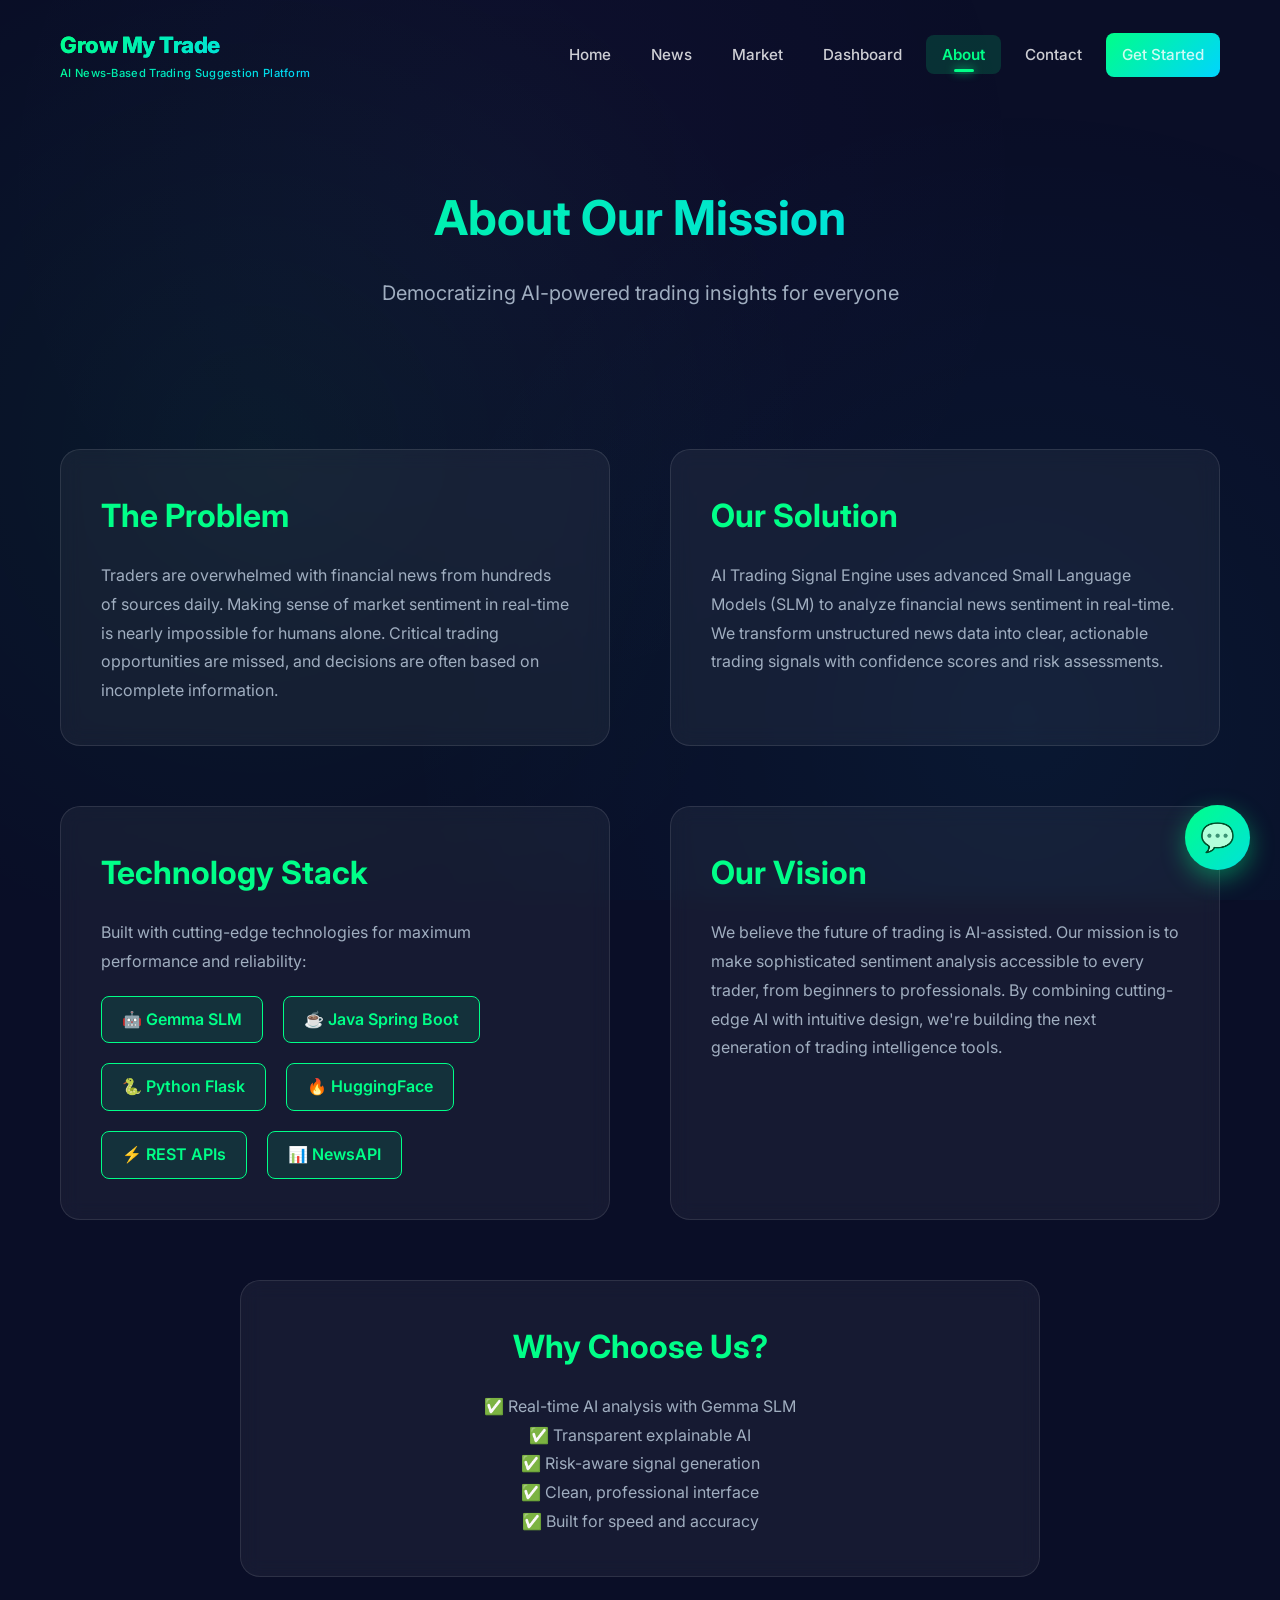
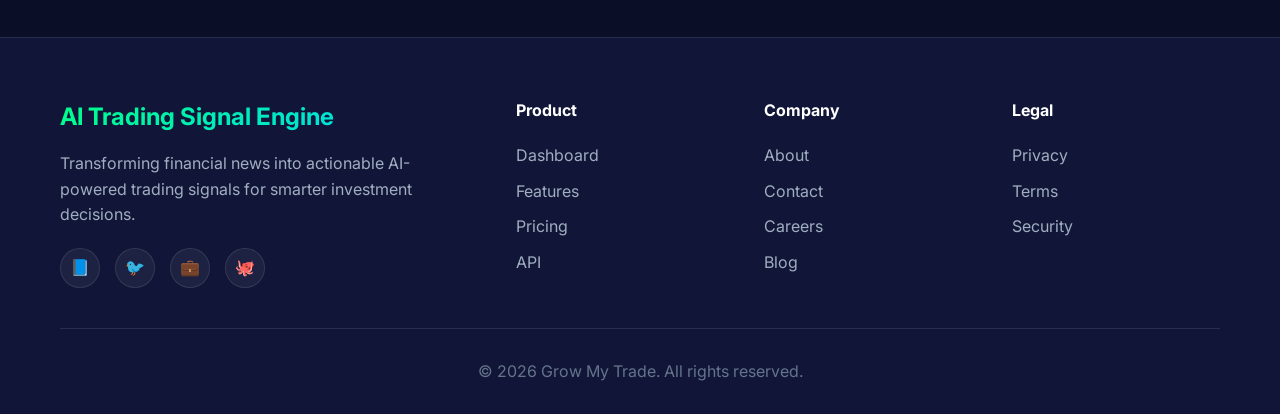
==== commit d6e10230: "feat: Add AI chatbot, premium UI upgrades, and comprehensive README - Add AI chatbot with demo mode " ====
--- a/frontend/about.html
+++ b/frontend/about.html
@@ -6,6 +6,7 @@
     <title>Grow My Trade | AI News-Based Trading Suggestion Platform</title>
     <link rel="stylesheet" href="style.css">
     <link rel="stylesheet" href="premium-ui.css">
+    <link rel="stylesheet" href="chatbot.css">
 </head>
 <body>
     <!-- Navbar -->
@@ -126,5 +127,8 @@
     </footer>
 
     <script src="script.js"></script>
+    
+    <!-- AI Chatbot -->
+    <script src="chatbot.js"></script>
 </body>
 </html>
--- a/frontend/chatbot.css
+++ b/frontend/chatbot.css
@@ -0,0 +1,455 @@
+/* ============================================
+   AI CHATBOT WIDGET STYLES
+   ============================================ */
+
+/* Chatbot Widget Container */
+.chatbot-widget {
+    position: fixed;
+    bottom: 30px;
+    right: 30px;
+    z-index: 9999;
+    font-family: 'Inter', -apple-system, BlinkMacSystemFont, 'Segoe UI', sans-serif;
+}
+
+/* Chat Toggle Button */
+.chat-toggle-btn {
+    width: 65px;
+    height: 65px;
+    border-radius: 50%;
+    background: linear-gradient(135deg, #00ff88, #00d4ff);
+    border: none;
+    cursor: pointer;
+    display: flex;
+    align-items: center;
+    justify-content: center;
+    font-size: 28px;
+    box-shadow: 0 8px 25px rgba(0, 255, 136, 0.4), 0 0 0 0 rgba(0, 255, 136, 0.7);
+    transition: all 0.3s cubic-bezier(0.4, 0, 0.2, 1);
+    position: relative;
+    animation: chatPulse 2s ease-in-out infinite;
+}
+
+@keyframes chatPulse {
+    0%, 100% {
+        box-shadow: 0 8px 25px rgba(0, 255, 136, 0.4), 0 0 0 0 rgba(0, 255, 136, 0.7);
+    }
+    50% {
+        box-shadow: 0 8px 25px rgba(0, 255, 136, 0.4), 0 0 0 15px rgba(0, 255, 136, 0);
+    }
+}
+
+.chat-toggle-btn:hover {
+    transform: scale(1.1) rotate(10deg);
+    box-shadow: 0 12px 35px rgba(0, 255, 136, 0.6);
+}
+
+.chat-toggle-btn:active {
+    transform: scale(0.95);
+}
+
+.chat-pulse {
+    position: absolute;
+    width: 100%;
+    height: 100%;
+    border-radius: 50%;
+    background: rgba(0, 255, 136, 0.3);
+    animation: pulseWave 2s ease-out infinite;
+}
+
+@keyframes pulseWave {
+    0% {
+        transform: scale(1);
+        opacity: 1;
+    }
+    100% {
+        transform: scale(1.8);
+        opacity: 0;
+    }
+}
+
+/* Chat Window */
+.chat-window {
+    position: absolute;
+    bottom: 80px;
+    right: 0;
+    width: 380px;
+    height: 600px;
+    background: rgba(10, 14, 39, 0.95);
+    backdrop-filter: blur(20px);
+    border: 1px solid rgba(0, 255, 136, 0.3);
+    border-radius: 20px;
+    box-shadow: 0 15px 50px rgba(0, 0, 0, 0.5), 0 0 30px rgba(0, 255, 136, 0.2);
+    display: flex;
+    flex-direction: column;
+    opacity: 0;
+    visibility: hidden;
+    transform: translateY(20px) scale(0.95);
+    transition: all 0.3s cubic-bezier(0.4, 0, 0.2, 1);
+}
+
+.chat-window.open {
+    opacity: 1;
+    visibility: visible;
+    transform: translateY(0) scale(1);
+}
+
+/* Chat Header */
+.chat-header {
+    padding: 20px;
+    background: linear-gradient(135deg, rgba(0, 255, 136, 0.1), rgba(0, 212, 255, 0.05));
+    border-bottom: 1px solid rgba(0, 255, 136, 0.2);
+    border-radius: 20px 20px 0 0;
+    display: flex;
+    justify-content: space-between;
+    align-items: center;
+}
+
+.chat-header-info {
+    display: flex;
+    align-items: center;
+    gap: 12px;
+}
+
+.chat-avatar {
+    width: 45px;
+    height: 45px;
+    background: linear-gradient(135deg, #00ff88, #00d4ff);
+    border-radius: 50%;
+    display: flex;
+    align-items: center;
+    justify-content: center;
+    font-size: 24px;
+    box-shadow: 0 4px 15px rgba(0, 255, 136, 0.3);
+}
+
+.chat-title {
+    margin: 0;
+    font-size: 1.1rem;
+    font-weight: 700;
+    color: #fff;
+}
+
+.chat-status {
+    margin: 4px 0 0;
+    font-size: 0.85rem;
+    color: #00ff88;
+    display: flex;
+    align-items: center;
+    gap: 6px;
+}
+
+.status-dot {
+    width: 8px;
+    height: 8px;
+    background: #00ff88;
+    border-radius: 50%;
+    animation: statusPulse 2s ease-in-out infinite;
+    box-shadow: 0 0 10px rgba(0, 255, 136, 0.8);
+}
+
+@keyframes statusPulse {
+    0%, 100% { opacity: 1; }
+    50% { opacity: 0.5; }
+}
+
+.chat-close-btn {
+    background: rgba(255, 255, 255, 0.1);
+    border: 1px solid rgba(255, 255, 255, 0.2);
+    color: #fff;
+    width: 35px;
+    height: 35px;
+    border-radius: 50%;
+    cursor: pointer;
+    font-size: 18px;
+    display: flex;
+    align-items: center;
+    justify-content: center;
+    transition: all 0.2s ease;
+}
+
+.chat-close-btn:hover {
+    background: rgba(255, 71, 87, 0.2);
+    border-color: rgba(255, 71, 87, 0.5);
+    transform: rotate(90deg);
+}
+
+/* Chat Messages */
+.chat-messages {
+    flex: 1;
+    overflow-y: auto;
+    padding: 20px;
+    display: flex;
+    flex-direction: column;
+    gap: 15px;
+}
+
+.chat-messages::-webkit-scrollbar {
+    width: 6px;
+}
+
+.chat-messages::-webkit-scrollbar-track {
+    background: rgba(255, 255, 255, 0.02);
+}
+
+.chat-messages::-webkit-scrollbar-thumb {
+    background: rgba(0, 255, 136, 0.3);
+    border-radius: 3px;
+}
+
+/* Message Bubbles */
+.message {
+    display: flex;
+    gap: 10px;
+    animation: messageSlide 0.3s ease-out;
+}
+
+@keyframes messageSlide {
+    from {
+        opacity: 0;
+        transform: translateY(10px);
+    }
+    to {
+        opacity: 1;
+        transform: translateY(0);
+    }
+}
+
+.user-message {
+    flex-direction: row-reverse;
+}
+
+.message-avatar {
+    width: 35px;
+    height: 35px;
+    border-radius: 50%;
+    background: rgba(255, 255, 255, 0.1);
+    display: flex;
+    align-items: center;
+    justify-content: center;
+    font-size: 18px;
+    flex-shrink: 0;
+}
+
+.message-content {
+    display: flex;
+    flex-direction: column;
+    gap: 5px;
+    max-width: 75%;
+}
+
+.message-bubble {
+    padding: 12px 16px;
+    border-radius: 15px;
+    font-size: 0.95rem;
+    line-height: 1.5;
+    color: #e8e8e8;
+    background: rgba(255, 255, 255, 0.08);
+    border: 1px solid rgba(255, 255, 255, 0.1);
+}
+
+.user-bubble {
+    background: linear-gradient(135deg, rgba(0, 255, 136, 0.2), rgba(0, 212, 255, 0.1));
+    border: 1px solid rgba(0, 255, 136, 0.3);
+    color: #fff;
+}
+
+.message-time {
+    font-size: 0.75rem;
+    color: rgba(255, 255, 255, 0.5);
+    padding: 0 5px;
+}
+
+/* Feature List in Messages */
+.chat-feature-list {
+    margin: 10px 0;
+    padding-left: 20px;
+    list-style: none;
+}
+
+.chat-feature-list li {
+    margin: 6px 0;
+    font-size: 0.9rem;
+}
+
+/* Typing Indicator */
+.typing-indicator {
+    padding: 0 20px 10px;
+}
+
+.typing-bubble {
+    display: flex;
+    gap: 6px;
+    align-items: center;
+    padding: 15px 20px;
+}
+
+.typing-dot {
+    width: 8px;
+    height: 8px;
+    background: #00ff88;
+    border-radius: 50%;
+    animation: typingBounce 1.4s ease-in-out infinite;
+}
+
+.typing-dot:nth-child(2) {
+    animation-delay: 0.2s;
+}
+
+.typing-dot:nth-child(3) {
+    animation-delay: 0.4s;
+}
+
+@keyframes typingBounce {
+    0%, 60%, 100% {
+        transform: translateY(0);
+        opacity: 0.5;
+    }
+    30% {
+        transform: translateY(-8px);
+        opacity: 1;
+    }
+}
+
+/* Chat Input */
+.chat-input-container {
+    padding: 15px 20px;
+    border-top: 1px solid rgba(255, 255, 255, 0.1);
+    display: flex;
+    gap: 10px;
+    background: rgba(0, 0, 0, 0.2);
+}
+
+.chat-input {
+    flex: 1;
+    padding: 12px 16px;
+    border: 1px solid rgba(255, 255, 255, 0.15);
+    border-radius: 25px;
+    background: rgba(255, 255, 255, 0.05);
+    color: #fff;
+    font-size: 0.95rem;
+    outline: none;
+    transition: all 0.2s ease;
+}
+
+.chat-input:focus {
+    border-color: #00ff88;
+    box-shadow: 0 0 0 3px rgba(0, 255, 136, 0.15);
+    background: rgba(255, 255, 255, 0.08);
+}
+
+.chat-input::placeholder {
+    color: rgba(255, 255, 255, 0.4);
+}
+
+.chat-send-btn {
+    width: 45px;
+    height: 45px;
+    border: none;
+    border-radius: 50%;
+    background: linear-gradient(135deg, #00ff88, #00d4ff);
+    color: #0a0e27;
+    font-size: 20px;
+    cursor: pointer;
+    display: flex;
+    align-items: center;
+    justify-content: center;
+    transition: all 0.2s ease;
+    flex-shrink: 0;
+}
+
+.chat-send-btn:hover {
+    transform: scale(1.1);
+    box-shadow: 0 4px 15px rgba(0, 255, 136, 0.4);
+}
+
+.chat-send-btn:active {
+    transform: scale(0.95);
+}
+
+/* Quick Actions */
+.chat-quick-actions {
+    padding: 10px 20px 15px;
+    display: flex;
+    gap: 8px;
+    flex-wrap: wrap;
+    background: rgba(0, 0, 0, 0.2);
+    border-top: 1px solid rgba(255, 255, 255, 0.05);
+}
+
+.quick-action-btn {
+    padding: 8px 14px;
+    border: 1px solid rgba(0, 255, 136, 0.3);
+    border-radius: 20px;
+    background: rgba(0, 255, 136, 0.08);
+    color: #00ff88;
+    font-size: 0.8rem;
+    font-weight: 600;
+    cursor: pointer;
+    transition: all 0.2s ease;
+    white-space: nowrap;
+}
+
+.quick-action-btn:hover {
+    background: rgba(0, 255, 136, 0.15);
+    border-color: rgba(0, 255, 136, 0.5);
+    transform: translateY(-2px);
+    box-shadow: 0 4px 12px rgba(0, 255, 136, 0.2);
+}
+
+/* Responsive Design */
+@media (max-width: 768px) {
+    .chatbot-widget {
+        bottom: 20px;
+        right: 20px;
+    }
+    
+    .chat-toggle-btn {
+        width: 55px;
+        height: 55px;
+        font-size: 24px;
+    }
+    
+    .chat-window {
+        width: calc(100vw - 40px);
+        height: calc(100vh - 120px);
+        bottom: 70px;
+        right: 0;
+        border-radius: 15px;
+    }
+    
+    .chat-header {
+        border-radius: 15px 15px 0 0;
+    }
+}
+
+@media (max-width: 480px) {
+    .chatbot-widget {
+        bottom: 15px;
+        right: 15px;
+    }
+    
+    .chat-toggle-btn {
+        width: 50px;
+        height: 50px;
+        font-size: 22px;
+    }
+    
+    .chat-window {
+        width: calc(100vw - 30px);
+        height: calc(100vh - 100px);
+        bottom: 65px;
+    }
+    
+    .message-content {
+        max-width: 85%;
+    }
+    
+    .chat-quick-actions {
+        gap: 6px;
+    }
+    
+    .quick-action-btn {
+        font-size: 0.75rem;
+        padding: 6px 12px;
+    }
+}
